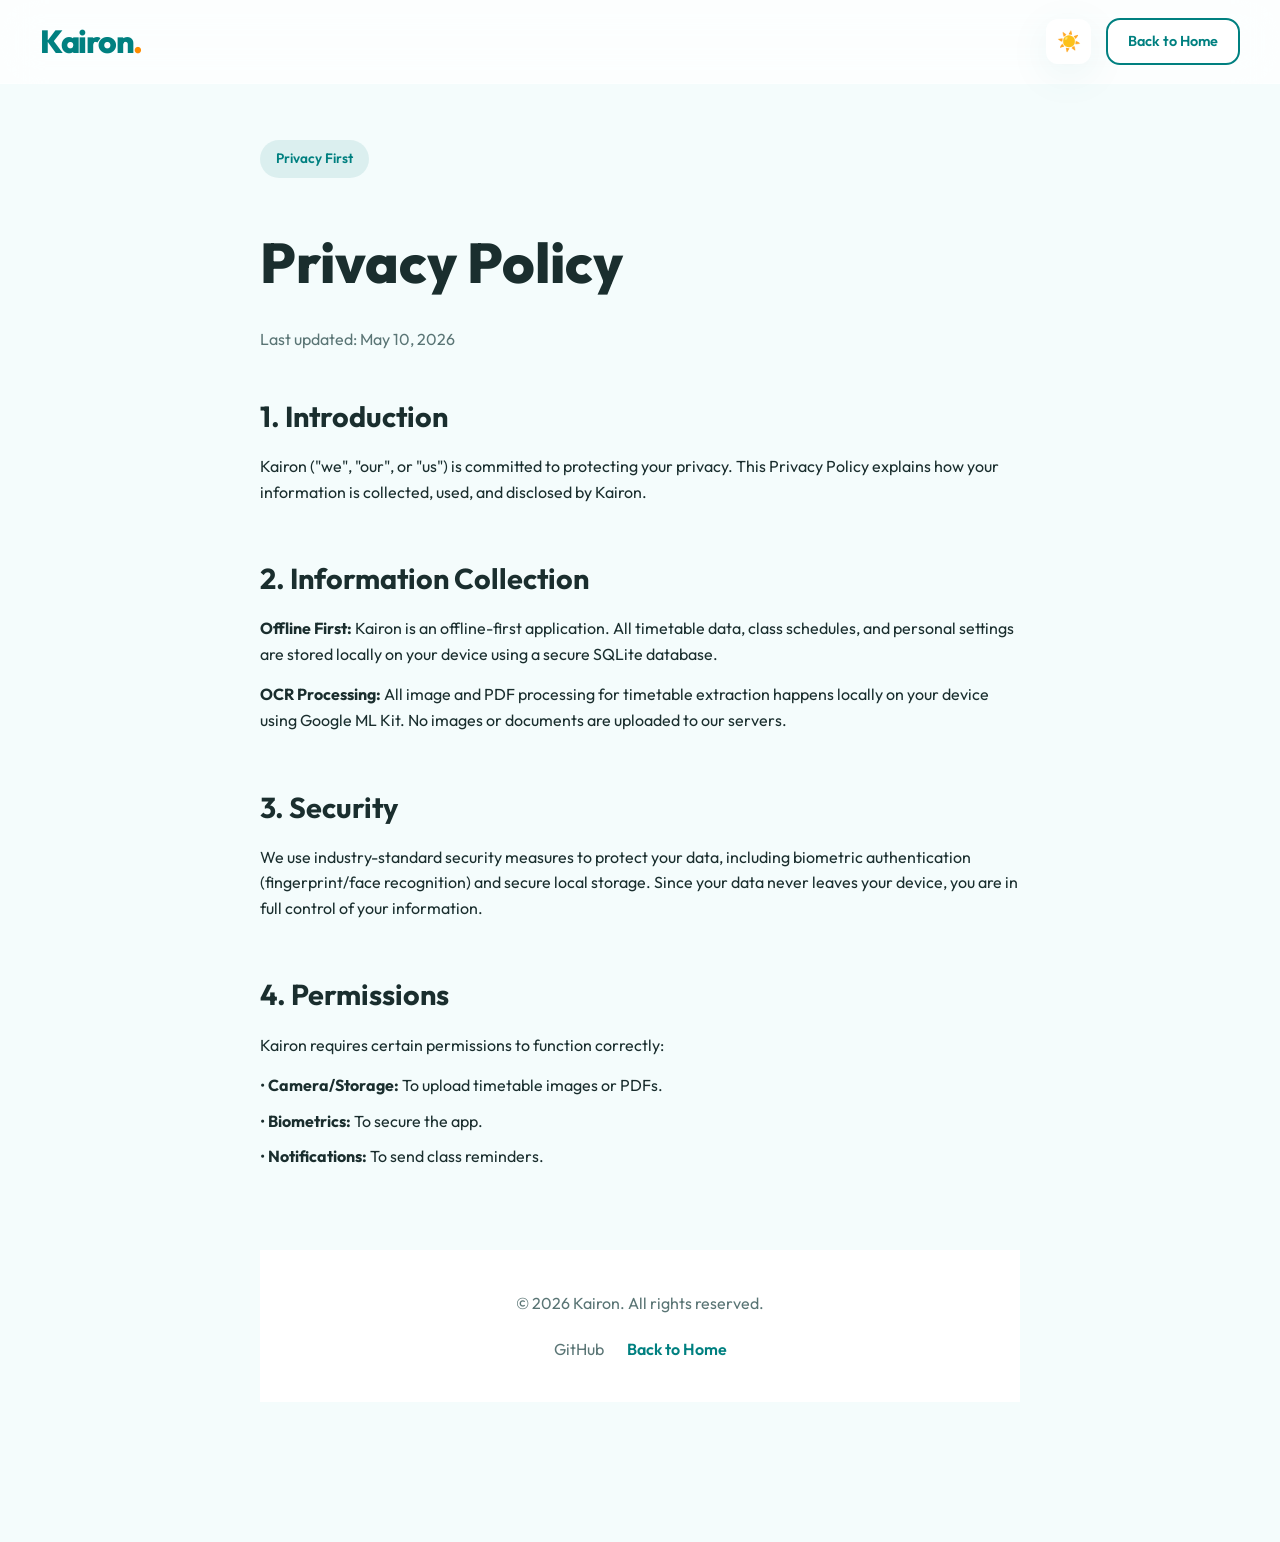
==== privacy_policy.html @ 11fe1e9b "feat: refine landing page design, cleanup redundant files, and add GH Pages workflow" ====
<!DOCTYPE html>
<html lang="en">
<head>
    <meta charset="UTF-8">
    <meta name="viewport" content="width=device-width, initial-scale=1.0">
    <title>Privacy Policy | Kairon</title>
    <link rel="stylesheet" href="styles.css">
</head>
<body class="light-theme">
    <nav>
        <div class="nav-container">
            <a href="index.html" class="logo">Kairon<span>.</span></a>
            <div class="nav-actions">
                <button id="theme-toggle" class="theme-btn" aria-label="Toggle dark mode">
                    <span class="sun">☀️</span>
                    <span class="moon">🌙</span>
                </button>
                <a href="index.html" class="btn btn-secondary nav-btn">Back to Home</a>
            </div>
        </div>
    </nav>

    <div class="container" style="max-width: 800px; margin: 0 auto; padding: 140px 20px;">
        <span class="badge">Privacy First</span>
        <h1 style="margin: 20px 0 20px; font-size: 3.5rem; font-weight: 800;">Privacy Policy</h1>
        <p style="color: var(--text-muted); margin-bottom: 40px;">Last updated: May 10, 2026</p>

        <section style="margin-bottom: 50px;" class="animate-in">
            <h2 style="margin-bottom: 15px; font-size: 1.8rem;">1. Introduction</h2>
            <p>Kairon ("we", "our", or "us") is committed to protecting your privacy. This Privacy Policy explains how your information is collected, used, and disclosed by Kairon.</p>
        </section>

        <section style="margin-bottom: 50px;" class="animate-in">
            <h2 style="margin-bottom: 15px; font-size: 1.8rem;">2. Information Collection</h2>
            <p style="margin-bottom: 15px;"><strong>Offline First:</strong> Kairon is an offline-first application. All timetable data, class schedules, and personal settings are stored locally on your device using a secure SQLite database.</p>
            <p><strong>OCR Processing:</strong> All image and PDF processing for timetable extraction happens locally on your device using Google ML Kit. No images or documents are uploaded to our servers.</p>
        </section>

        <section style="margin-bottom: 50px;" class="animate-in">
            <h2 style="margin-bottom: 15px; font-size: 1.8rem;">3. Security</h2>
            <p>We use industry-standard security measures to protect your data, including biometric authentication (fingerprint/face recognition) and secure local storage. Since your data never leaves your device, you are in full control of your information.</p>
        </section>

        <section style="margin-bottom: 50px;" class="animate-in">
            <h2 style="margin-bottom: 15px; font-size: 1.8rem;">4. Permissions</h2>
            <p style="margin-bottom: 15px;">Kairon requires certain permissions to function correctly:</p>
            <ul style="list-style-type: none; padding-left: 0;">
                <li style="margin-bottom: 10px;">• <strong>Camera/Storage:</strong> To upload timetable images or PDFs.</li>
                <li style="margin-bottom: 10px;">• <strong>Biometrics:</strong> To secure the app.</li>
                <li style="margin-bottom: 10px;">• <strong>Notifications:</strong> To send class reminders.</li>
            </ul>
        </section>

        <footer class="footer-bottom" style="margin-top: 80px;">
            <p>&copy; 2026 Kairon. All rights reserved.</p>
            <div class="footer-links" style="margin-top: 20px;">
                <a href="https://github.com/Core-First/kairon" style="color: var(--text-muted); text-decoration: none; margin: 0 10px;">GitHub</a>
                <a href="index.html" style="color: var(--primary); text-decoration: none; font-weight: 600; margin: 0 10px;">Back to Home</a>
            </div>
        </footer>
    </div>

    <script src="script.js"></script>
</body>
</html>
---- styles.css ----
@import url('https://fonts.googleapis.com/css2?family=Outfit:wght@300;400;600;800&display=swap');

:root {
    --primary: #008080;
    --primary-light: #00b3b3;
    --primary-dark: #004d4d;
    --secondary: #ff8c00;
    --accent: #ffcc00;
    --bg-light: #f4fcfc;
    --bg-white: #ffffff;
    --text-main: #1a2e2e;
    --text-muted: #5a7575;
    --glass: rgba(255, 255, 255, 0.7);
    --glass-border: rgba(255, 255, 255, 0.3);
    --shadow: 0 10px 40px rgba(0, 128, 128, 0.08);
    --shadow-large: 0 20px 60px rgba(0, 128, 128, 0.15);
    --radius: 18px;
    --transition: all 0.3s cubic-bezier(0.4, 0, 0.2, 1);
}

body.dark-theme {
    --bg-light: #0a1919;
    --bg-white: #0f2424;
    --text-main: #e0f2f2;
    --text-muted: #a0bdbd;
    --glass: rgba(15, 36, 36, 0.8);
    --glass-border: rgba(255, 255, 255, 0.05);
    --shadow: 0 10px 40px rgba(0, 0, 0, 0.3);
    --shadow-large: 0 20px 60px rgba(0, 0, 0, 0.5);
}

* {
    margin: 0;
    padding: 0;
    box-sizing: border-box;
}

html {
    scroll-behavior: smooth;
}

body {
    font-family: 'Outfit', sans-serif;
    background-color: var(--bg-light);
    color: var(--text-main);
    line-height: 1.6;
    overflow-x: hidden;
    transition: background-color 0.5s ease, color 0.5s ease;
}

/* Custom Scrollbar */
::-webkit-scrollbar {
    width: 10px;
}

::-webkit-scrollbar-track {
    background: var(--bg-light);
}

::-webkit-scrollbar-thumb {
    background: var(--primary);
    border-radius: 10px;
}

::-webkit-scrollbar-thumb:hover {
    background: var(--primary-light);
}

/* Glassmorphism Navigation */
nav {
    position: fixed;
    top: 0;
    width: 100%;
    z-index: 1000;
    background: var(--glass);
    backdrop-filter: blur(20px);
    -webkit-backdrop-filter: blur(20px);
    border-bottom: 1px solid var(--glass-border);
    padding: 1rem 0;
    transition: var(--transition);
}

.nav-container {
    max-width: 1300px;
    margin: 0 auto;
    padding: 0 40px;
    display: flex;
    justify-content: space-between;
    align-items: center;
}

.logo {
    font-size: 2rem;
    font-weight: 800;
    color: var(--primary);
    text-decoration: none;
    letter-spacing: -1.5px;
}

.logo span {
    color: var(--secondary);
}

.nav-links {
    display: flex;
    gap: 30px;
}

.nav-links a {
    text-decoration: none;
    color: var(--text-main);
    font-weight: 500;
    transition: var(--transition);
}

.nav-links a:hover {
    color: var(--primary);
}

.nav-actions {
    display: flex;
    align-items: center;
    gap: 15px;
}

/* Theme Toggle */
.theme-btn {
    background: var(--bg-white);
    border: 1px solid var(--glass-border);
    width: 45px;
    height: 45px;
    border-radius: 12px;
    cursor: pointer;
    display: flex;
    align-items: center;
    justify-content: center;
    font-size: 1.2rem;
    box-shadow: var(--shadow);
    transition: var(--transition);
}

.theme-btn:hover {
    transform: translateY(-2px);
}

body.light-theme .moon, body.dark-theme .sun {
    display: none;
}

/* Buttons */
.btn {
    padding: 14px 28px;
    border-radius: 14px;
    font-weight: 600;
    text-decoration: none;
    font-size: 1rem;
    transition: var(--transition);
    display: inline-flex;
    align-items: center;
    justify-content: center;
    cursor: pointer;
    border: none;
}

.btn-primary {
    background: var(--primary);
    color: white;
    box-shadow: 0 10px 20px rgba(0, 128, 128, 0.2);
}

.btn-primary:hover {
    transform: translateY(-3px);
    background: var(--primary-light);
    box-shadow: 0 15px 30px rgba(0, 128, 128, 0.3);
}

.btn-secondary {
    background: var(--bg-white);
    color: var(--primary);
    border: 2px solid var(--primary);
}

.btn-secondary:hover {
    background: var(--primary);
    color: white;
    transform: translateY(-3px);
}

.nav-btn {
    padding: 10px 20px;
    font-size: 0.9rem;
}

/* Hero Section */
.hero {
    padding: 180px 0 120px;
    position: relative;
    overflow: hidden;
}

.hero-bg-shapes {
    position: absolute;
    top: 0;
    left: 0;
    width: 100%;
    height: 100%;
    z-index: -1;
}

.shape {
    position: absolute;
    border-radius: 50%;
    filter: blur(100px);
    opacity: 0.3;
}

.shape-1 {
    width: 500px;
    height: 500px;
    background: var(--primary);
    top: -200px;
    right: -100px;
}

.shape-2 {
    width: 400px;
    height: 400px;
    background: var(--secondary);
    bottom: -100px;
    left: -100px;
}

.shape-3 {
    width: 300px;
    height: 300px;
    background: var(--accent);
    top: 40%;
    left: 30%;
}

.hero-container {
    max-width: 1300px;
    margin: 0 auto;
    padding: 0 40px;
    display: grid;
    grid-template-columns: 1.2fr 1fr;
    align-items: center;
    gap: 80px;
}

.badge {
    background: rgba(0, 128, 128, 0.1);
    color: var(--primary);
    padding: 8px 16px;
    border-radius: 50px;
    font-weight: 600;
    font-size: 0.85rem;
    margin-bottom: 20px;
    display: inline-block;
}

.hero-content h1 {
    font-size: 5rem;
    font-weight: 800;
    line-height: 1;
    margin-bottom: 1.5rem;
    color: var(--text-main);
}

.hero-content h1 span {
    color: var(--primary);
}

.hero-content p {
    font-size: 1.25rem;
    color: var(--text-muted);
    margin-bottom: 2.5rem;
    max-width: 600px;
}

.hero-image {
    position: relative;
}

.image-wrapper {
    position: relative;
    padding: 20px;
}

.hero-image img {
    width: 100%;
    max-width: 550px;
    border-radius: 40px;
    box-shadow: var(--shadow-large);
    transform: perspective(1000px) rotateY(-15deg) rotateX(5deg);
    transition: var(--transition);
}

.hero-image:hover img {
    transform: perspective(1000px) rotateY(0deg) rotateX(0deg) scale(1.05);
}

/* Features */
.features {
    padding: 140px 0;
    background: var(--bg-white);
}

.section-title {
    text-align: center;
    max-width: 800px;
    margin: 0 auto 80px;
}

.section-title h2 {
    font-size: 3.5rem;
    font-weight: 800;
    margin-bottom: 1rem;
    color: var(--text-main);
}

.features-grid {
    max-width: 1300px;
    margin: 0 auto;
    padding: 0 40px;
    display: grid;
    grid-template-columns: repeat(auto-fit, minmax(350px, 1fr));
    gap: 40px;
}

.feature-card {
    padding: 50px;
    background: var(--bg-light);
    border-radius: 30px;
    transition: var(--transition);
    border: 1px solid var(--glass-border);
}

.feature-card:hover {
    background: var(--bg-white);
    border-color: var(--primary);
    transform: translateY(-12px);
    box-shadow: var(--shadow-large);
}

.feature-icon {
    width: 70px;
    height: 70px;
    background: var(--bg-white);
    border-radius: 20px;
    display: flex;
    align-items: center;
    justify-content: center;
    font-size: 2rem;
    margin-bottom: 30px;
    box-shadow: var(--shadow);
}

.feature-card h3 {
    font-size: 1.75rem;
    font-weight: 700;
    margin-bottom: 15px;
    color: var(--text-main);
}

.feature-card p {
    color: var(--text-muted);
    font-size: 1.1rem;
}

/* How It Works */
.how-it-works {
    padding: 140px 0;
    background: var(--bg-light);
}

.steps-grid {
    max-width: 1300px;
    margin: 0 auto;
    padding: 0 40px;
    display: grid;
    grid-template-columns: repeat(auto-fit, minmax(300px, 1fr));
    gap: 50px;
}

.step {
    text-align: center;
    position: relative;
}

.step-number {
    font-size: 5rem;
    font-weight: 800;
    color: var(--primary);
    opacity: 0.1;
    line-height: 1;
    margin-bottom: -30px;
}

.step h3 {
    font-size: 1.5rem;
    font-weight: 700;
    margin-bottom: 15px;
    position: relative;
}

.step p {
    color: var(--text-muted);
}

/* Tech Stack */
.tech-section {
    padding: 120px 0;
    background: var(--bg-white);
}

.tech-container {
    max-width: 1000px;
    margin: 0 auto;
    padding: 0 40px;
    text-align: center;
}

.tech-content h2 {
    font-size: 3rem;
    margin-bottom: 1rem;
}

.tech-grid {
    display: flex;
    flex-wrap: wrap;
    justify-content: center;
    gap: 20px;
    margin-top: 50px;
}

.tech-pill {
    padding: 15px 30px;
    background: var(--bg-light);
    border-radius: 50px;
    border: 1px solid var(--glass-border);
    font-weight: 600;
    display: flex;
    align-items: center;
    gap: 10px;
    transition: var(--transition);
}

.tech-pill:hover {
    background: var(--primary);
    color: white;
    transform: scale(1.05);
}

/* Download Section */
.download-section {
    padding: 100px 0;
}

.download-container {
    max-width: 1000px;
    margin: 0 auto;
    padding: 80px 40px;
    background: var(--primary);
    border-radius: 40px;
    text-align: center;
    color: white;
    box-shadow: var(--shadow-large);
}

.download-container h2 {
    font-size: 3.5rem;
    margin-bottom: 1rem;
    line-height: 1.1;
}

.download-container p {
    font-size: 1.3rem;
    margin-bottom: 3rem;
    opacity: 0.9;
}

.download-buttons {
    display: flex;
    justify-content: center;
    gap: 20px;
}

.btn-large {
    padding: 20px 40px;
    flex-direction: column;
    min-width: 250px;
}

.btn-large span {
    font-size: 1.25rem;
    display: block;
}

.btn-large small {
    font-size: 0.8rem;
    opacity: 0.7;
}

/* Footer */
footer {
    padding: 100px 0 40px;
    background: var(--bg-white);
    border-top: 1px solid var(--glass-border);
}

.footer-content {
    max-width: 1300px;
    margin: 0 auto;
    padding: 0 40px;
    display: grid;
    grid-template-columns: 1.5fr 3fr;
    gap: 80px;
}

.footer-brand p {
    margin-top: 20px;
    color: var(--text-muted);
    max-width: 300px;
}

.footer-nav {
    display: grid;
    grid-template-columns: repeat(3, 1fr);
    gap: 40px;
}

.footer-col h4 {
    margin-bottom: 25px;
    font-size: 1.1rem;
    font-weight: 700;
}

.footer-col a {
    display: block;
    text-decoration: none;
    color: var(--text-muted);
    margin-bottom: 12px;
    transition: var(--transition);
}

.footer-col a:hover {
    color: var(--primary);
    transform: translateX(5px);
}

.footer-bottom {
    max-width: 1300px;
    margin: 60px auto 0;
    padding: 40px;
    text-align: center;
    border-top: 1px solid var(--glass-border);
    color: var(--text-muted);
}

/* Responsive */
@media (max-width: 1200px) {
    .hero-content h1 {
        font-size: 4rem;
    }
}

@media (max-width: 992px) {
    .nav-links {
        display: none;
    }
    
    .hero-container {
        grid-template-columns: 1fr;
        text-align: center;
    }
    
    .hero-content p {
        margin: 0 auto 2.5rem;
    }
    
    .cta-group {
        justify-content: center;
    }
    
    .hero-image img {
        transform: none;
    }
    
    .footer-content {
        grid-template-columns: 1fr;
        gap: 60px;
    }
}

@media (max-width: 768px) {
    .hero-content h1 {
        font-size: 3.5rem;
    }
    
    .download-buttons {
        flex-direction: column;
    }
    
    .footer-nav {
        grid-template-columns: 1fr 1fr;
    }
}

@media (max-width: 480px) {
    .hero-content h1 {
        font-size: 2.8rem;
    }
    
    .nav-btn {
        display: none;
    }
}

/* Animations */
@keyframes fadeInUp {
    from {
        opacity: 0;
        transform: translateY(40px);
    }
    to {
        opacity: 1;
        transform: translateY(0);
    }
}

.animate-in {
    opacity: 0;
    animation: fadeInUp 1s cubic-bezier(0.2, 0.8, 0.2, 1) forwards;
}
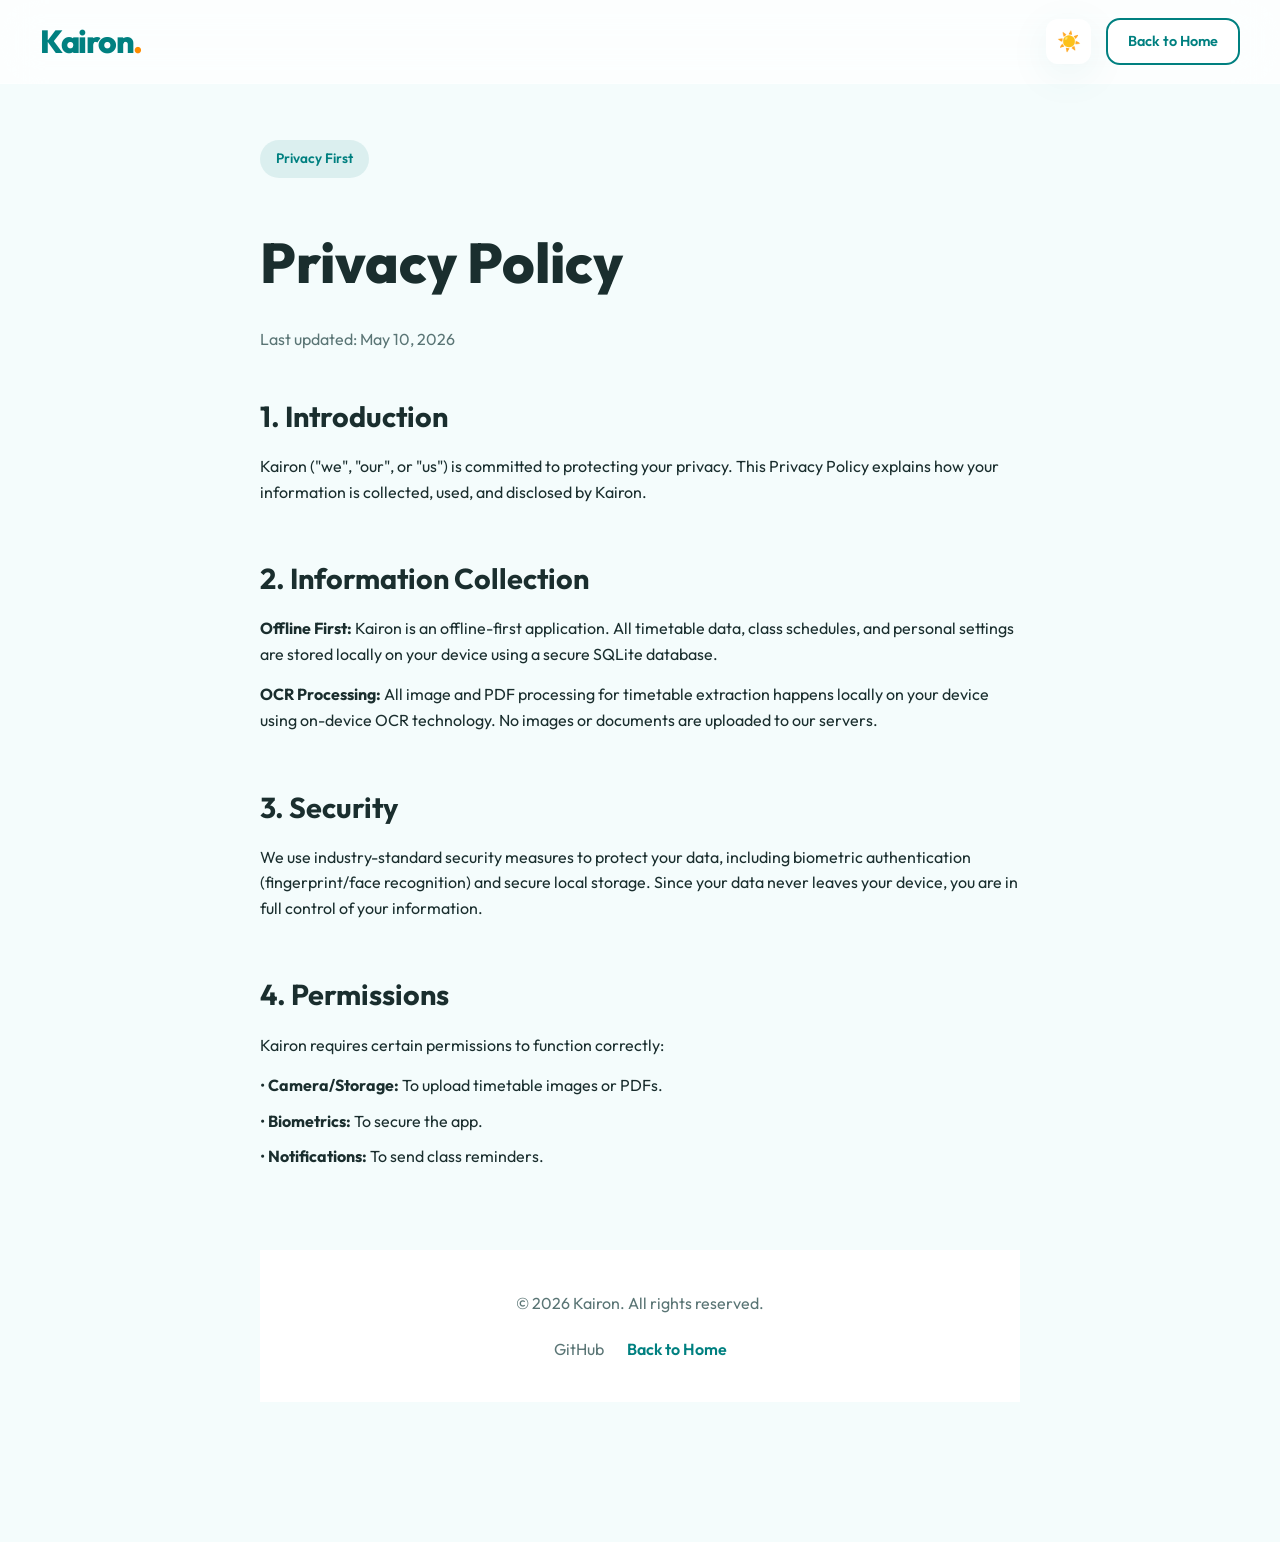
==== commit 80785963: "feat: remove university section and promotional content; add Play Store icon - Removed Universities " ====
--- a/privacy_policy.html
+++ b/privacy_policy.html
@@ -33,7 +33,7 @@
         <section style="margin-bottom: 50px;" class="animate-in">
             <h2 style="margin-bottom: 15px; font-size: 1.8rem;">2. Information Collection</h2>
             <p style="margin-bottom: 15px;"><strong>Offline First:</strong> Kairon is an offline-first application. All timetable data, class schedules, and personal settings are stored locally on your device using a secure SQLite database.</p>
-            <p><strong>OCR Processing:</strong> All image and PDF processing for timetable extraction happens locally on your device using Google ML Kit. No images or documents are uploaded to our servers.</p>
+             <p><strong>OCR Processing:</strong> All image and PDF processing for timetable extraction happens locally on your device using on-device OCR technology. No images or documents are uploaded to our servers.</p>
         </section>
 
         <section style="margin-bottom: 50px;" class="animate-in">
--- a/styles.css
+++ b/styles.css
@@ -1,635 +1,774 @@
-@import url('https://fonts.googleapis.com/css2?family=Outfit:wght@300;400;600;800&display=swap');
+@import url("https://fonts.googleapis.com/css2?family=Outfit:wght@300;400;600;800&display=swap");
 
 :root {
-    --primary: #008080;
-    --primary-light: #00b3b3;
-    --primary-dark: #004d4d;
-    --secondary: #ff8c00;
-    --accent: #ffcc00;
-    --bg-light: #f4fcfc;
-    --bg-white: #ffffff;
-    --text-main: #1a2e2e;
-    --text-muted: #5a7575;
-    --glass: rgba(255, 255, 255, 0.7);
-    --glass-border: rgba(255, 255, 255, 0.3);
-    --shadow: 0 10px 40px rgba(0, 128, 128, 0.08);
-    --shadow-large: 0 20px 60px rgba(0, 128, 128, 0.15);
-    --radius: 18px;
-    --transition: all 0.3s cubic-bezier(0.4, 0, 0.2, 1);
+  --primary: #008080;
+  --primary-light: #00b3b3;
+  --primary-dark: #004d4d;
+  --secondary: #ff8c00;
+  --accent: #ffcc00;
+  --bg-light: #f4fcfc;
+  --bg-white: #ffffff;
+  --text-main: #1a2e2e;
+  --text-muted: #5a7575;
+  --glass: rgba(255, 255, 255, 0.7);
+  --glass-border: rgba(255, 255, 255, 0.3);
+  --shadow: 0 10px 40px rgba(0, 128, 128, 0.08);
+  --shadow-large: 0 20px 60px rgba(0, 128, 128, 0.15);
+  --radius: 18px;
+  --transition: all 0.3s cubic-bezier(0.4, 0, 0.2, 1);
 }
 
 body.dark-theme {
-    --bg-light: #0a1919;
-    --bg-white: #0f2424;
-    --text-main: #e0f2f2;
-    --text-muted: #a0bdbd;
-    --glass: rgba(15, 36, 36, 0.8);
-    --glass-border: rgba(255, 255, 255, 0.05);
-    --shadow: 0 10px 40px rgba(0, 0, 0, 0.3);
-    --shadow-large: 0 20px 60px rgba(0, 0, 0, 0.5);
+  --bg-light: #0a1919;
+  --bg-white: #0f2424;
+  --text-main: #e0f2f2;
+  --text-muted: #a0bdbd;
+  --glass: rgba(15, 36, 36, 0.8);
+  --glass-border: rgba(255, 255, 255, 0.05);
+  --shadow: 0 10px 40px rgba(0, 0, 0, 0.3);
+  --shadow-large: 0 20px 60px rgba(0, 0, 0, 0.5);
 }
 
 * {
-    margin: 0;
-    padding: 0;
-    box-sizing: border-box;
+  margin: 0;
+  padding: 0;
+  box-sizing: border-box;
 }
 
 html {
-    scroll-behavior: smooth;
+  scroll-behavior: smooth;
 }
 
 body {
-    font-family: 'Outfit', sans-serif;
-    background-color: var(--bg-light);
-    color: var(--text-main);
-    line-height: 1.6;
-    overflow-x: hidden;
-    transition: background-color 0.5s ease, color 0.5s ease;
+  font-family: "Outfit", sans-serif;
+  background-color: var(--bg-light);
+  color: var(--text-main);
+  line-height: 1.6;
+  overflow-x: hidden;
+  transition:
+    background-color 0.5s ease,
+    color 0.5s ease;
 }
 
 /* Custom Scrollbar */
 ::-webkit-scrollbar {
-    width: 10px;
+  width: 10px;
 }
 
 ::-webkit-scrollbar-track {
-    background: var(--bg-light);
+  background: var(--bg-light);
 }
 
 ::-webkit-scrollbar-thumb {
-    background: var(--primary);
-    border-radius: 10px;
+  background: var(--primary);
+  border-radius: 10px;
 }
 
 ::-webkit-scrollbar-thumb:hover {
-    background: var(--primary-light);
+  background: var(--primary-light);
 }
 
 /* Glassmorphism Navigation */
 nav {
-    position: fixed;
-    top: 0;
-    width: 100%;
-    z-index: 1000;
-    background: var(--glass);
-    backdrop-filter: blur(20px);
-    -webkit-backdrop-filter: blur(20px);
-    border-bottom: 1px solid var(--glass-border);
-    padding: 1rem 0;
-    transition: var(--transition);
+  position: fixed;
+  top: 0;
+  width: 100%;
+  z-index: 1000;
+  background: var(--glass);
+  backdrop-filter: blur(20px);
+  -webkit-backdrop-filter: blur(20px);
+  border-bottom: 1px solid var(--glass-border);
+  padding: 1rem 0;
+  transition: var(--transition);
 }
 
 .nav-container {
-    max-width: 1300px;
-    margin: 0 auto;
-    padding: 0 40px;
-    display: flex;
-    justify-content: space-between;
-    align-items: center;
+  max-width: 1300px;
+  margin: 0 auto;
+  padding: 0 40px;
+  display: flex;
+  justify-content: space-between;
+  align-items: center;
 }
 
 .logo {
-    font-size: 2rem;
-    font-weight: 800;
-    color: var(--primary);
-    text-decoration: none;
-    letter-spacing: -1.5px;
+  font-size: 2rem;
+  font-weight: 800;
+  color: var(--primary);
+  text-decoration: none;
+  letter-spacing: -1.5px;
 }
 
 .logo span {
-    color: var(--secondary);
+  color: var(--secondary);
 }
 
 .nav-links {
-    display: flex;
-    gap: 30px;
+  display: flex;
+  gap: 30px;
 }
 
 .nav-links a {
-    text-decoration: none;
-    color: var(--text-main);
-    font-weight: 500;
-    transition: var(--transition);
+  text-decoration: none;
+  color: var(--text-main);
+  font-weight: 500;
+  transition: var(--transition);
 }
 
 .nav-links a:hover {
-    color: var(--primary);
+  color: var(--primary);
 }
 
 .nav-actions {
-    display: flex;
-    align-items: center;
-    gap: 15px;
+  display: flex;
+  align-items: center;
+  gap: 15px;
 }
 
 /* Theme Toggle */
 .theme-btn {
-    background: var(--bg-white);
-    border: 1px solid var(--glass-border);
-    width: 45px;
-    height: 45px;
-    border-radius: 12px;
-    cursor: pointer;
-    display: flex;
-    align-items: center;
-    justify-content: center;
-    font-size: 1.2rem;
-    box-shadow: var(--shadow);
-    transition: var(--transition);
+  background: var(--bg-white);
+  border: 1px solid var(--glass-border);
+  width: 45px;
+  height: 45px;
+  border-radius: 12px;
+  cursor: pointer;
+  display: flex;
+  align-items: center;
+  justify-content: center;
+  font-size: 1.2rem;
+  box-shadow: var(--shadow);
+  transition: var(--transition);
 }
 
 .theme-btn:hover {
-    transform: translateY(-2px);
-}
-
-body.light-theme .moon, body.dark-theme .sun {
-    display: none;
+  transform: translateY(-2px);
+}
+
+body.light-theme .moon,
+body.dark-theme .sun {
+  display: none;
 }
 
 /* Buttons */
 .btn {
-    padding: 14px 28px;
-    border-radius: 14px;
-    font-weight: 600;
-    text-decoration: none;
-    font-size: 1rem;
-    transition: var(--transition);
-    display: inline-flex;
-    align-items: center;
-    justify-content: center;
-    cursor: pointer;
-    border: none;
+  padding: 14px 28px;
+  border-radius: 14px;
+  font-weight: 600;
+  text-decoration: none;
+  font-size: 1rem;
+  transition: var(--transition);
+  display: inline-flex;
+  align-items: center;
+  justify-content: center;
+  cursor: pointer;
+  border: none;
 }
 
 .btn-primary {
-    background: var(--primary);
-    color: white;
-    box-shadow: 0 10px 20px rgba(0, 128, 128, 0.2);
+  background: var(--primary);
+  color: white;
+  box-shadow: 0 10px 20px rgba(0, 128, 128, 0.2);
 }
 
 .btn-primary:hover {
-    transform: translateY(-3px);
-    background: var(--primary-light);
-    box-shadow: 0 15px 30px rgba(0, 128, 128, 0.3);
+  transform: translateY(-3px);
+  background: var(--primary-light);
+  box-shadow: 0 15px 30px rgba(0, 128, 128, 0.3);
 }
 
 .btn-secondary {
-    background: var(--bg-white);
-    color: var(--primary);
-    border: 2px solid var(--primary);
+  background: var(--bg-white);
+  color: var(--primary);
+  border: 2px solid var(--primary);
 }
 
 .btn-secondary:hover {
-    background: var(--primary);
-    color: white;
-    transform: translateY(-3px);
+  background: var(--primary);
+  color: white;
+  transform: translateY(-3px);
 }
 
 .nav-btn {
-    padding: 10px 20px;
-    font-size: 0.9rem;
+  padding: 10px 20px;
+  font-size: 0.9rem;
 }
 
 /* Hero Section */
 .hero {
-    padding: 180px 0 120px;
-    position: relative;
-    overflow: hidden;
+  padding: 180px 0 120px;
+  position: relative;
+  overflow: hidden;
 }
 
 .hero-bg-shapes {
-    position: absolute;
-    top: 0;
-    left: 0;
-    width: 100%;
-    height: 100%;
-    z-index: -1;
+  position: absolute;
+  top: 0;
+  left: 0;
+  width: 100%;
+  height: 100%;
+  z-index: -1;
 }
 
 .shape {
-    position: absolute;
-    border-radius: 50%;
-    filter: blur(100px);
-    opacity: 0.3;
+  position: absolute;
+  border-radius: 50%;
+  filter: blur(100px);
+  opacity: 0.3;
 }
 
 .shape-1 {
-    width: 500px;
-    height: 500px;
-    background: var(--primary);
-    top: -200px;
-    right: -100px;
+  width: 500px;
+  height: 500px;
+  background: var(--primary);
+  top: -200px;
+  right: -100px;
 }
 
 .shape-2 {
-    width: 400px;
-    height: 400px;
-    background: var(--secondary);
-    bottom: -100px;
-    left: -100px;
+  width: 400px;
+  height: 400px;
+  background: var(--secondary);
+  bottom: -100px;
+  left: -100px;
 }
 
 .shape-3 {
-    width: 300px;
-    height: 300px;
-    background: var(--accent);
-    top: 40%;
-    left: 30%;
+  width: 300px;
+  height: 300px;
+  background: var(--accent);
+  top: 40%;
+  left: 30%;
 }
 
 .hero-container {
-    max-width: 1300px;
-    margin: 0 auto;
-    padding: 0 40px;
-    display: grid;
-    grid-template-columns: 1.2fr 1fr;
-    align-items: center;
-    gap: 80px;
+  max-width: 1300px;
+  margin: 0 auto;
+  padding: 0 40px;
+  display: grid;
+  grid-template-columns: 1.2fr 1fr;
+  align-items: center;
+  gap: 80px;
 }
 
 .badge {
-    background: rgba(0, 128, 128, 0.1);
-    color: var(--primary);
-    padding: 8px 16px;
-    border-radius: 50px;
-    font-weight: 600;
-    font-size: 0.85rem;
-    margin-bottom: 20px;
-    display: inline-block;
+  background: rgba(0, 128, 128, 0.1);
+  color: var(--primary);
+  padding: 8px 16px;
+  border-radius: 50px;
+  font-weight: 600;
+  font-size: 0.85rem;
+  margin-bottom: 20px;
+  display: inline-block;
 }
 
 .hero-content h1 {
-    font-size: 5rem;
-    font-weight: 800;
-    line-height: 1;
-    margin-bottom: 1.5rem;
-    color: var(--text-main);
+  font-size: 5rem;
+  font-weight: 800;
+  line-height: 1;
+  margin-bottom: 1.5rem;
+  color: var(--text-main);
 }
 
 .hero-content h1 span {
-    color: var(--primary);
+  color: var(--primary);
 }
 
 .hero-content p {
-    font-size: 1.25rem;
-    color: var(--text-muted);
-    margin-bottom: 2.5rem;
-    max-width: 600px;
+  font-size: 1.25rem;
+  color: var(--text-muted);
+  margin-bottom: 2.5rem;
+  max-width: 600px;
 }
 
 .hero-image {
-    position: relative;
+  position: relative;
 }
 
 .image-wrapper {
-    position: relative;
-    padding: 20px;
+  position: relative;
+  padding: 20px;
 }
 
 .hero-image img {
-    width: 100%;
-    max-width: 550px;
-    border-radius: 40px;
-    box-shadow: var(--shadow-large);
-    transform: perspective(1000px) rotateY(-15deg) rotateX(5deg);
-    transition: var(--transition);
+  width: 100%;
+  max-width: 550px;
+  border-radius: 40px;
+  box-shadow: var(--shadow-large);
+  transform: perspective(1000px) rotateY(-15deg) rotateX(5deg);
+  transition: var(--transition);
 }
 
 .hero-image:hover img {
-    transform: perspective(1000px) rotateY(0deg) rotateX(0deg) scale(1.05);
+  transform: perspective(1000px) rotateY(0deg) rotateX(0deg) scale(1.05);
 }
 
 /* Features */
 .features {
-    padding: 140px 0;
-    background: var(--bg-white);
+  padding: 140px 0;
+  background: var(--bg-white);
 }
 
 .section-title {
-    text-align: center;
-    max-width: 800px;
-    margin: 0 auto 80px;
+  text-align: center;
+  max-width: 800px;
+  margin: 0 auto 80px;
 }
 
 .section-title h2 {
-    font-size: 3.5rem;
-    font-weight: 800;
-    margin-bottom: 1rem;
-    color: var(--text-main);
+  font-size: 3.5rem;
+  font-weight: 800;
+  margin-bottom: 1rem;
+  color: var(--text-main);
 }
 
 .features-grid {
-    max-width: 1300px;
-    margin: 0 auto;
-    padding: 0 40px;
-    display: grid;
-    grid-template-columns: repeat(auto-fit, minmax(350px, 1fr));
-    gap: 40px;
+  max-width: 1300px;
+  margin: 0 auto;
+  padding: 0 40px;
+  display: grid;
+  grid-template-columns: repeat(auto-fit, minmax(350px, 1fr));
+  gap: 40px;
 }
 
 .feature-card {
-    padding: 50px;
-    background: var(--bg-light);
-    border-radius: 30px;
-    transition: var(--transition);
-    border: 1px solid var(--glass-border);
+  padding: 50px;
+  background: var(--bg-light);
+  border-radius: 30px;
+  transition: var(--transition);
+  border: 1px solid var(--glass-border);
 }
 
 .feature-card:hover {
-    background: var(--bg-white);
-    border-color: var(--primary);
-    transform: translateY(-12px);
-    box-shadow: var(--shadow-large);
+  background: var(--bg-white);
+  border-color: var(--primary);
+  transform: translateY(-12px);
+  box-shadow: var(--shadow-large);
 }
 
 .feature-icon {
-    width: 70px;
-    height: 70px;
-    background: var(--bg-white);
-    border-radius: 20px;
-    display: flex;
-    align-items: center;
-    justify-content: center;
-    font-size: 2rem;
-    margin-bottom: 30px;
-    box-shadow: var(--shadow);
+  width: 70px;
+  height: 70px;
+  background: var(--bg-white);
+  border-radius: 20px;
+  display: flex;
+  align-items: center;
+  justify-content: center;
+  font-size: 2rem;
+  margin-bottom: 30px;
+  box-shadow: var(--shadow);
 }
 
 .feature-card h3 {
-    font-size: 1.75rem;
-    font-weight: 700;
-    margin-bottom: 15px;
-    color: var(--text-main);
+  font-size: 1.75rem;
+  font-weight: 700;
+  margin-bottom: 15px;
+  color: var(--text-main);
 }
 
 .feature-card p {
-    color: var(--text-muted);
-    font-size: 1.1rem;
+  color: var(--text-muted);
+  font-size: 1.1rem;
 }
 
 /* How It Works */
 .how-it-works {
-    padding: 140px 0;
-    background: var(--bg-light);
+  padding: 140px 0;
+  background: var(--bg-light);
 }
 
 .steps-grid {
-    max-width: 1300px;
-    margin: 0 auto;
-    padding: 0 40px;
-    display: grid;
-    grid-template-columns: repeat(auto-fit, minmax(300px, 1fr));
-    gap: 50px;
+  max-width: 1300px;
+  margin: 0 auto;
+  padding: 0 40px;
+  display: grid;
+  grid-template-columns: repeat(auto-fit, minmax(300px, 1fr));
+  gap: 50px;
 }
 
 .step {
-    text-align: center;
-    position: relative;
+  text-align: center;
+  position: relative;
 }
 
 .step-number {
-    font-size: 5rem;
-    font-weight: 800;
-    color: var(--primary);
-    opacity: 0.1;
-    line-height: 1;
-    margin-bottom: -30px;
+  font-size: 5rem;
+  font-weight: 800;
+  color: var(--primary);
+  opacity: 0.1;
+  line-height: 1;
+  margin-bottom: -30px;
 }
 
 .step h3 {
-    font-size: 1.5rem;
-    font-weight: 700;
-    margin-bottom: 15px;
-    position: relative;
+  font-size: 1.5rem;
+  font-weight: 700;
+  margin-bottom: 15px;
+  position: relative;
 }
 
 .step p {
-    color: var(--text-muted);
+  color: var(--text-muted);
 }
 
 /* Tech Stack */
 .tech-section {
-    padding: 120px 0;
-    background: var(--bg-white);
+  padding: 120px 0;
+  background: var(--bg-white);
 }
 
 .tech-container {
-    max-width: 1000px;
-    margin: 0 auto;
-    padding: 0 40px;
-    text-align: center;
+  max-width: 1000px;
+  margin: 0 auto;
+  padding: 0 40px;
+  text-align: center;
 }
 
 .tech-content h2 {
-    font-size: 3rem;
-    margin-bottom: 1rem;
+  font-size: 3rem;
+  margin-bottom: 1rem;
 }
 
 .tech-grid {
-    display: flex;
-    flex-wrap: wrap;
-    justify-content: center;
-    gap: 20px;
-    margin-top: 50px;
+  display: flex;
+  flex-wrap: wrap;
+  justify-content: center;
+  gap: 20px;
+  margin-top: 50px;
 }
 
 .tech-pill {
-    padding: 15px 30px;
-    background: var(--bg-light);
-    border-radius: 50px;
-    border: 1px solid var(--glass-border);
-    font-weight: 600;
-    display: flex;
-    align-items: center;
-    gap: 10px;
-    transition: var(--transition);
+  padding: 15px 30px;
+  background: var(--bg-light);
+  border-radius: 50px;
+  border: 1px solid var(--glass-border);
+  font-weight: 600;
+  display: flex;
+  align-items: center;
+  gap: 10px;
+  transition: var(--transition);
 }
 
 .tech-pill:hover {
-    background: var(--primary);
-    color: white;
-    transform: scale(1.05);
+  background: var(--primary);
+  color: white;
+  transform: scale(1.05);
+}
+
+/* Universities Section */
+.universities-section {
+  padding: 120px 0;
+  background: var(--bg-light);
+}
+
+.universities-container {
+  max-width: 1300px;
+  margin: 0 auto;
+  padding: 0 40px;
+}
+
+.universities-section .section-title p {
+  font-size: 1.15rem;
+  color: var(--text-muted);
+  max-width: 700px;
+  margin: 0 auto 60px;
+}
+
+.universities-grid {
+  display: grid;
+  grid-template-columns: repeat(auto-fit, minmax(280px, 1fr));
+  gap: 30px;
+  margin-bottom: 50px;
+}
+
+.university-card {
+  background: var(--bg-white);
+  border-radius: 24px;
+  padding: 40px 30px;
+  text-align: center;
+  border: 1px solid var(--glass-border);
+  box-shadow: var(--shadow);
+  transition: var(--transition);
+}
+
+.university-card:hover {
+  transform: translateY(-8px);
+  box-shadow: var(--shadow-large);
+  border-color: var(--primary);
+}
+
+.university-logo-wrapper {
+  width: 100px;
+  height: 100px;
+  margin: 0 auto 20px;
+  display: flex;
+  align-items: center;
+  justify-content: center;
+  background: var(--bg-light);
+  border-radius: 24px;
+  padding: 15px;
+}
+
+.university-logo {
+  width: 100%;
+  height: 100%;
+  object-fit: contain;
+}
+
+.university-logo-placeholder {
+  width: 100px;
+  height: 100px;
+  margin: 0 auto 20px;
+  display: flex;
+  align-items: center;
+  justify-content: center;
+  background: var(--bg-light);
+  border-radius: 24px;
+  font-size: 2.5rem;
+}
+
+.placeholder-icon {
+  display: block;
+}
+
+.university-card h4 {
+  font-size: 1.25rem;
+  font-weight: 700;
+  color: var(--text-main);
+  margin-bottom: 8px;
+}
+
+.university-acronym {
+  font-size: 0.9rem;
+  color: var(--primary);
+  font-weight: 600;
+  letter-spacing: 1px;
+  text-transform: uppercase;
+}
+
+.accuracy-note {
+  background: var(--bg-white);
+  border-radius: 20px;
+  padding: 30px 40px;
+  border: 1px solid var(--glass-border);
+  box-shadow: var(--shadow);
+  text-align: center;
+}
+
+.accuracy-note p {
+  font-size: 1.05rem;
+  color: var(--text-muted);
+  line-height: 1.7;
+  max-width: 800px;
+  margin: 0 auto;
+}
+
+.accuracy-note strong {
+  color: var(--primary);
 }
 
 /* Download Section */
 .download-section {
-    padding: 100px 0;
+  padding: 100px 0;
 }
 
 .download-container {
-    max-width: 1000px;
-    margin: 0 auto;
-    padding: 80px 40px;
-    background: var(--primary);
-    border-radius: 40px;
-    text-align: center;
-    color: white;
-    box-shadow: var(--shadow-large);
+  max-width: 1000px;
+  margin: 0 auto;
+  padding: 80px 40px;
+  background: var(--primary);
+  border-radius: 40px;
+  text-align: center;
+  color: white;
+  box-shadow: var(--shadow-large);
 }
 
 .download-container h2 {
-    font-size: 3.5rem;
-    margin-bottom: 1rem;
-    line-height: 1.1;
+  font-size: 3.5rem;
+  margin-bottom: 1rem;
+  line-height: 1.1;
 }
 
 .download-container p {
-    font-size: 1.3rem;
-    margin-bottom: 3rem;
-    opacity: 0.9;
+  font-size: 1.3rem;
+  margin-bottom: 3rem;
+  opacity: 0.9;
 }
 
 .download-buttons {
-    display: flex;
-    justify-content: center;
-    gap: 20px;
+  display: flex;
+  justify-content: center;
+  gap: 20px;
 }
 
 .btn-large {
-    padding: 20px 40px;
-    flex-direction: column;
-    min-width: 250px;
+  padding: 20px 40px;
+  flex-direction: column;
+  min-width: 250px;
 }
 
 .btn-large span {
-    font-size: 1.25rem;
-    display: block;
+  font-size: 1.25rem;
+  display: block;
 }
 
 .btn-large small {
-    font-size: 0.8rem;
-    opacity: 0.7;
+  font-size: 0.8rem;
+  opacity: 0.7;
 }
 
 /* Footer */
 footer {
-    padding: 100px 0 40px;
-    background: var(--bg-white);
-    border-top: 1px solid var(--glass-border);
+  padding: 100px 0 40px;
+  background: var(--bg-white);
+  border-top: 1px solid var(--glass-border);
 }
 
 .footer-content {
-    max-width: 1300px;
-    margin: 0 auto;
-    padding: 0 40px;
-    display: grid;
-    grid-template-columns: 1.5fr 3fr;
-    gap: 80px;
+  max-width: 1300px;
+  margin: 0 auto;
+  padding: 0 40px;
+  display: grid;
+  grid-template-columns: 1.5fr 3fr;
+  gap: 80px;
 }
 
 .footer-brand p {
-    margin-top: 20px;
-    color: var(--text-muted);
-    max-width: 300px;
+  margin-top: 20px;
+  color: var(--text-muted);
+  max-width: 300px;
 }
 
 .footer-nav {
-    display: grid;
-    grid-template-columns: repeat(3, 1fr);
-    gap: 40px;
+  display: grid;
+  grid-template-columns: repeat(3, 1fr);
+  gap: 40px;
 }
 
 .footer-col h4 {
-    margin-bottom: 25px;
-    font-size: 1.1rem;
-    font-weight: 700;
+  margin-bottom: 25px;
+  font-size: 1.1rem;
+  font-weight: 700;
 }
 
 .footer-col a {
-    display: block;
-    text-decoration: none;
-    color: var(--text-muted);
-    margin-bottom: 12px;
-    transition: var(--transition);
+  display: block;
+  text-decoration: none;
+  color: var(--text-muted);
+  margin-bottom: 12px;
+  transition: var(--transition);
 }
 
 .footer-col a:hover {
-    color: var(--primary);
-    transform: translateX(5px);
+  color: var(--primary);
+  transform: translateX(5px);
 }
 
 .footer-bottom {
-    max-width: 1300px;
-    margin: 60px auto 0;
-    padding: 40px;
-    text-align: center;
-    border-top: 1px solid var(--glass-border);
-    color: var(--text-muted);
+  max-width: 1300px;
+  margin: 60px auto 0;
+  padding: 40px;
+  text-align: center;
+  border-top: 1px solid var(--glass-border);
+  color: var(--text-muted);
 }
 
 /* Responsive */
 @media (max-width: 1200px) {
-    .hero-content h1 {
-        font-size: 4rem;
-    }
+  .hero-content h1 {
+    font-size: 4rem;
+  }
 }
 
 @media (max-width: 992px) {
-    .nav-links {
-        display: none;
-    }
-    
-    .hero-container {
-        grid-template-columns: 1fr;
-        text-align: center;
-    }
-    
-    .hero-content p {
-        margin: 0 auto 2.5rem;
-    }
-    
-    .cta-group {
-        justify-content: center;
-    }
-    
-    .hero-image img {
-        transform: none;
-    }
-    
-    .footer-content {
-        grid-template-columns: 1fr;
-        gap: 60px;
-    }
+  .nav-links {
+    display: none;
+  }
+
+  .hero-container {
+    grid-template-columns: 1fr;
+    text-align: center;
+  }
+
+  .hero-content p {
+    margin: 0 auto 2.5rem;
+  }
+
+  .cta-group {
+    justify-content: center;
+  }
+
+  .hero-image img {
+    transform: none;
+  }
+
+  .footer-content {
+    grid-template-columns: 1fr;
+    gap: 60px;
+  }
 }
 
 @media (max-width: 768px) {
-    .hero-content h1 {
-        font-size: 3.5rem;
-    }
-    
-    .download-buttons {
-        flex-direction: column;
-    }
-    
-    .footer-nav {
-        grid-template-columns: 1fr 1fr;
-    }
+  .hero-content h1 {
+    font-size: 3.5rem;
+  }
+
+  .download-buttons {
+    flex-direction: column;
+  }
+
+  .footer-nav {
+    grid-template-columns: 1fr 1fr;
+  }
+
+  .universities-grid {
+    grid-template-columns: repeat(auto-fit, minmax(240px, 1fr));
+    gap: 20px;
+  }
+
+  .university-card {
+    padding: 30px 20px;
+  }
+
+  .accuracy-note {
+    padding: 20px;
+  }
+
+  .accuracy-note p {
+    font-size: 0.95rem;
+  }
 }
 
 @media (max-width: 480px) {
-    .hero-content h1 {
-        font-size: 2.8rem;
-    }
-    
-    .nav-btn {
-        display: none;
-    }
+  .hero-content h1 {
+    font-size: 2.8rem;
+  }
+
+  .nav-btn {
+    display: none;
+  }
 }
 
 /* Animations */
 @keyframes fadeInUp {
-    from {
-        opacity: 0;
-        transform: translateY(40px);
-    }
-    to {
-        opacity: 1;
-        transform: translateY(0);
-    }
+  from {
+    opacity: 0;
+    transform: translateY(40px);
+  }
+  to {
+    opacity: 1;
+    transform: translateY(0);
+  }
 }
 
 .animate-in {
-    opacity: 0;
-    animation: fadeInUp 1s cubic-bezier(0.2, 0.8, 0.2, 1) forwards;
-}+  opacity: 0;
+  animation: fadeInUp 1s cubic-bezier(0.2, 0.8, 0.2, 1) forwards;
+}
+
+.playstore-icon {
+  width: 24px;
+  height: 24px;
+  margin-bottom: 10px;
+  flex-shrink: 0;
+}
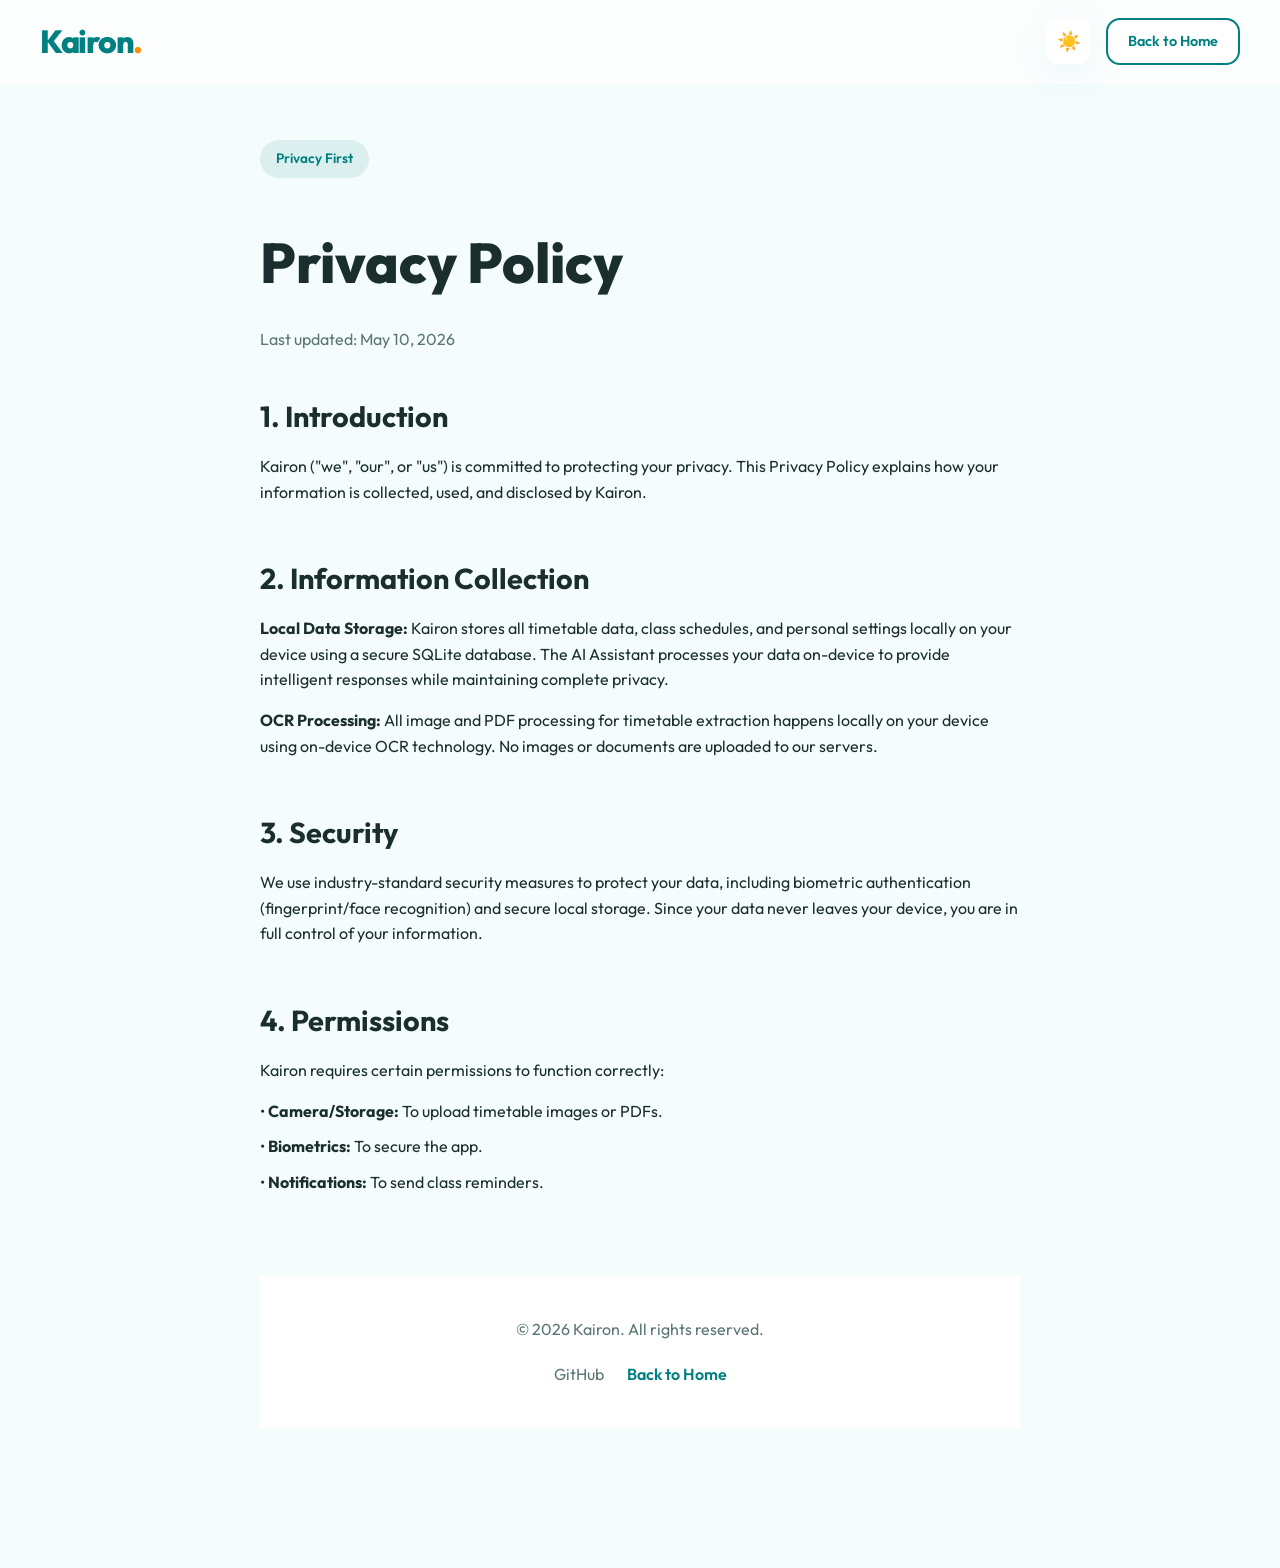
==== commit 25853e63: "feat: Add AI Assistant feature, update to v2.0.0, replace Play Store badge" ====
--- a/privacy_policy.html
+++ b/privacy_policy.html
@@ -1,11 +1,13 @@
 <!DOCTYPE html>
 <html lang="en">
+
 <head>
     <meta charset="UTF-8">
     <meta name="viewport" content="width=device-width, initial-scale=1.0">
     <title>Privacy Policy | Kairon</title>
     <link rel="stylesheet" href="styles.css">
 </head>
+
 <body class="light-theme">
     <nav>
         <div class="nav-container">
@@ -27,25 +29,34 @@
 
         <section style="margin-bottom: 50px;" class="animate-in">
             <h2 style="margin-bottom: 15px; font-size: 1.8rem;">1. Introduction</h2>
-            <p>Kairon ("we", "our", or "us") is committed to protecting your privacy. This Privacy Policy explains how your information is collected, used, and disclosed by Kairon.</p>
+            <p>Kairon ("we", "our", or "us") is committed to protecting your privacy. This Privacy Policy explains how
+                your information is collected, used, and disclosed by Kairon.</p>
         </section>
 
+        <!-- Updated for v2.0.0: Changed "Offline First" to "Local Data Storage" to align with AI Assistant feature focus -->
+        <!-- The AI Assistant processes data locally, maintaining privacy while enabling smart features -->
         <section style="margin-bottom: 50px;" class="animate-in">
             <h2 style="margin-bottom: 15px; font-size: 1.8rem;">2. Information Collection</h2>
-            <p style="margin-bottom: 15px;"><strong>Offline First:</strong> Kairon is an offline-first application. All timetable data, class schedules, and personal settings are stored locally on your device using a secure SQLite database.</p>
-             <p><strong>OCR Processing:</strong> All image and PDF processing for timetable extraction happens locally on your device using on-device OCR technology. No images or documents are uploaded to our servers.</p>
+            <p style="margin-bottom: 15px;"><strong>Local Data Storage:</strong> Kairon stores all timetable data, class
+                schedules, and personal settings locally on your device using a secure SQLite database. The AI Assistant
+                processes your data on-device to provide intelligent responses while maintaining complete privacy.</p>
+            <p><strong>OCR Processing:</strong> All image and PDF processing for timetable extraction happens locally on
+                your device using on-device OCR technology. No images or documents are uploaded to our servers.</p>
         </section>
 
         <section style="margin-bottom: 50px;" class="animate-in">
             <h2 style="margin-bottom: 15px; font-size: 1.8rem;">3. Security</h2>
-            <p>We use industry-standard security measures to protect your data, including biometric authentication (fingerprint/face recognition) and secure local storage. Since your data never leaves your device, you are in full control of your information.</p>
+            <p>We use industry-standard security measures to protect your data, including biometric authentication
+                (fingerprint/face recognition) and secure local storage. Since your data never leaves your device, you
+                are in full control of your information.</p>
         </section>
 
         <section style="margin-bottom: 50px;" class="animate-in">
             <h2 style="margin-bottom: 15px; font-size: 1.8rem;">4. Permissions</h2>
             <p style="margin-bottom: 15px;">Kairon requires certain permissions to function correctly:</p>
             <ul style="list-style-type: none; padding-left: 0;">
-                <li style="margin-bottom: 10px;">• <strong>Camera/Storage:</strong> To upload timetable images or PDFs.</li>
+                <li style="margin-bottom: 10px;">• <strong>Camera/Storage:</strong> To upload timetable images or PDFs.
+                </li>
                 <li style="margin-bottom: 10px;">• <strong>Biometrics:</strong> To secure the app.</li>
                 <li style="margin-bottom: 10px;">• <strong>Notifications:</strong> To send class reminders.</li>
             </ul>
@@ -54,12 +65,16 @@
         <footer class="footer-bottom" style="margin-top: 80px;">
             <p>&copy; 2026 Kairon. All rights reserved.</p>
             <div class="footer-links" style="margin-top: 20px;">
-                <a href="https://github.com/Core-First/kairon" style="color: var(--text-muted); text-decoration: none; margin: 0 10px;">GitHub</a>
-                <a href="index.html" style="color: var(--primary); text-decoration: none; font-weight: 600; margin: 0 10px;">Back to Home</a>
+                <a href="https://github.com/Core-First/kairon"
+                    style="color: var(--text-muted); text-decoration: none; margin: 0 10px;">GitHub</a>
+                <a href="index.html"
+                    style="color: var(--primary); text-decoration: none; font-weight: 600; margin: 0 10px;">Back to
+                    Home</a>
             </div>
         </footer>
     </div>
 
     <script src="script.js"></script>
 </body>
-</html>
+
+</html>
--- a/styles.css
+++ b/styles.css
@@ -281,6 +281,27 @@
   max-width: 600px;
 }
 
+/* AI Assistant Announcement Styles - v2.0.0 Update */
+/* This styling creates a prominent callout for the new AI Assistant feature */
+/* The teal accent border and background align with the site's primary color scheme */
+.ai-announcement {
+  font-size: 1.1rem;
+  color: var(--primary);
+  margin-bottom: 1.5rem;
+  max-width: 600px;
+  background: rgba(0, 128, 128, 0.05);
+  padding: 15px 20px;
+  border-radius: 12px;
+  border-left: 3px solid var(--primary);
+}
+
+/* Emphasized text within AI announcement uses secondary color for visual hierarchy */
+.ai-announcement em {
+  color: var(--secondary);
+  font-style: normal;
+  font-weight: 600;
+}
+
 .hero-image {
   position: relative;
 }
@@ -617,6 +638,23 @@
   opacity: 0.7;
 }
 
+/* Play Store Badge Styles - v2.0.0 Update */
+/* Replaced custom button with official Google Play Store badge for better brand recognition */
+/* The hover effect matches the site's existing button interaction patterns */
+.playstore-badge {
+  display: inline-block;
+  transition: var(--transition);
+}
+
+.playstore-badge:hover {
+  transform: translateY(-3px);
+}
+
+.playstore-badge img {
+  height: 60px;
+  width: auto;
+}
+
 /* Footer */
 footer {
   padding: 100px 0 40px;
@@ -755,6 +793,7 @@
     opacity: 0;
     transform: translateY(40px);
   }
+
   to {
     opacity: 1;
     transform: translateY(0);
@@ -771,4 +810,4 @@
   height: 24px;
   margin-bottom: 10px;
   flex-shrink: 0;
-}
+}
